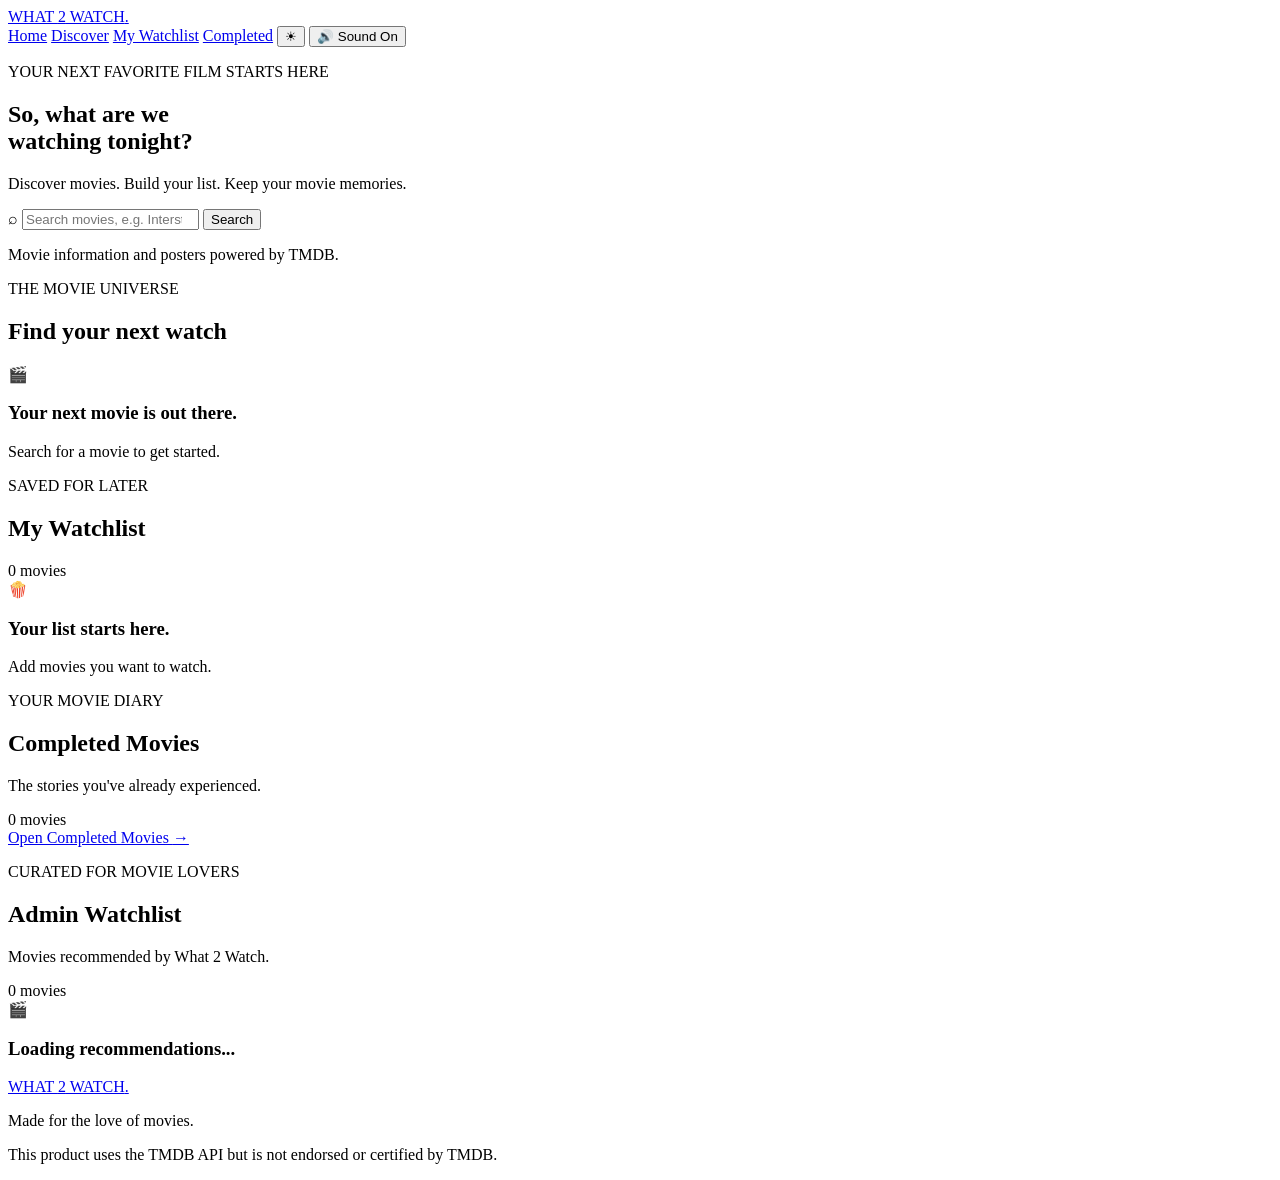
==== frontend/index.html @ 006c77c6 "Initial commit - What 2 Watch" ====
<!DOCTYPE html>
<html lang="en">
<head>
    <meta charset="UTF-8">
    <meta name="viewport" content="width=device-width, initial-scale=1.0">
    <title>What 2 Watch | Your Movie Diary</title>
    <link rel="stylesheet" href="/style.css">
</head>
<body>
    <div id="background-slideshow" aria-hidden="true">
    <div class="background-slide active" style="background-image: url('images/backgrounds/bg1.jpg')"></div>
    <!-- // <div class="background-slide" style="background-image: url('images/backgrounds/bg2.jpg')"></div> -->
    <div class="background-slide" style="background-image: url('images/backgrounds/bg3.jpg')"></div>
    <div class="background-slide" style="background-image: url('images/backgrounds/bg4.jpg')"></div>
    <div class="background-slide" style="background-image: url('images/backgrounds/bg5.jpg')"></div>
    <div class="background-slide" style="background-image: url('images/backgrounds/bg6.png')"></div>
    <div class="background-slide" style="background-image: url('images/backgrounds/bg7.jpeg')"></div>
    <div class="background-slide" style="background-image: url('images/backgrounds/bg8.jpg')"></div>
    <div class="background-slide" style="background-image: url('images/backgrounds/bg9.jpg')"></div>
    <div class="background-slide" style="background-image: url('images/backgrounds/bg10.jpg')"></div>
    <div class="background-slide" style="background-image: url('images/backgrounds/bg11.jpg')"></div>
    <div class="background-slide" style="background-image: url('images/backgrounds/bg12.jpg')"></div>
    <div class="background-slide" style="background-image: url('images/backgrounds/bg13.jpg')"></div>
    <div class="background-slide" style="background-image: url('images/backgrounds/bg14.jpg')"></div>
    <div class="background-slide" style="background-image: url('images/backgrounds/bg15.jpg')"></div>
    <div class="background-slide" style="background-image: url('images/backgrounds/bg16.jpg')"></div>
    <div class="background-slide" style="background-image: url('images/backgrounds/bg17.jpg')"></div>
    <div class="background-slide" style="background-image: url('images/backgrounds/bg18.jpg')"></div>
    <div class="background-slide" style="background-image: url('images/backgrounds/bg19.jpg')"></div>
    <div class="background-slide" style="background-image: url('images/backgrounds/bg20.jpg')"></div>
    <div class="background-slide" style="background-image: url('images/backgrounds/bg21.jpg')"></div>
</div>
    <header class="navbar">
        <a class="logo" href="/">WHAT <span>2</span> WATCH<span class="dot">.</span></a>
        <nav>
            <a href="/">Home</a>
            <a href="#discover">Discover</a>
            <a href="#watchlist">My Watchlist</a>
            <a href="/completed.html">Completed</a>
        <button id="themeToggle" class="theme-btn" aria-label="Toggle theme">☀</button>
        <button id="sound-toggle" type="button" aria-pressed="true">🔊 Sound On </button>
</nav>
    </header>

    <main>
        <section class="hero">
            <p class="eyebrow">YOUR NEXT FAVORITE FILM STARTS HERE</p>
            <h1>So, what are we<br><span>watching tonight?</span></h1>
            <p class="subtitle">
                Discover movies. Build your list. Keep your movie memories.
            </p>

            <form id="searchForm" class="search-box">
                <span>⌕</span>
                <input
                    id="searchInput"
                    type="search"
                    placeholder="Search movies, e.g. Interstellar..."
                    autocomplete="off"
                    required
                >
                <button type="submit">Search</button>
            </form>
            <p class="attribution">Movie information and posters powered by TMDB.</p>
        </section>

        <section id="discover" class="section">
            <div class="section-heading">
                <div>
                    <p class="eyebrow">THE MOVIE UNIVERSE</p>
                    <h2 id="resultsTitle">Find your next watch</h2>
                </div>
                <span id="resultCount" class="result-count"></span>
            </div>

            <div id="movieGrid" class="movie-grid">
                <div class="empty-state">
                    <span class="empty-icon">🎬</span>
                    <h3>Your next movie is out there.</h3>
                    <p>Search for a movie to get started.</p>
                </div>
            </div>
        </section>

        <section id="watchlist" class="section watchlist-section">
            <div class="section-heading">
                <div>
                    <p class="eyebrow">SAVED FOR LATER</p>
                    <h2>My Watchlist</h2>
                </div>
                <span id="watchlistCount" class="result-count">0 movies</span>
            </div>
            <div id="watchlistGrid" class="queue-list">
                <div class="empty-state">
                    <span class="empty-icon">🍿</span>
                    <h3>Your list starts here.</h3>
                    <p>Add movies you want to watch.</p>
                </div>
            </div>
        </section>
        
        


<section id="completed" class="section">
    <div class="section-heading">
        <div>
            <p class="eyebrow">YOUR MOVIE DIARY</p>
            <h2>Completed Movies</h2>
            <p class="completed-preview-subtitle">
                The stories you've already experienced.
            </p>
        </div>
        <span id="completedCount" class="result-count">0 movies</span>
    </div>

    <div id="completedPreview" class="completed-preview">
        <!-- Movie posters will be loaded here -->
    </div>

    <a href="/completed.html" class="open-diary-btn">
        Open Completed Movies <span>→</span>
    </a>
</section>
<section id="admin-watchlist" class="section">
    <div class="section-heading">
        <div>
            <p class="eyebrow">CURATED FOR MOVIE LOVERS</p>
            <h2>Admin Watchlist</h2>
            <p class="completed-preview-subtitle">
                Movies recommended by What 2 Watch.
            </p>
        </div>
        <span id="adminWatchlistCount" class="result-count">0 movies</span>
    </div>

    <div id="adminWatchlistGrid" class="movie-grid">
        <div class="empty-state">
            <span class="empty-icon">🎬</span>
            <h3>Loading recommendations...</h3>
        </div>
    </div>
</section>
        </section>

    </main>

    <footer>
        <a class="logo" href="/">WHAT <span>2</span> WATCH<span class="dot">.</span></a>
        <p>Made for the love of movies.</p>
        <p class="footer-note">
            This product uses the TMDB API but is not endorsed or certified by TMDB.
        </p>
    </footer>

    <script src="/script.js"></script>
</body>
</html>
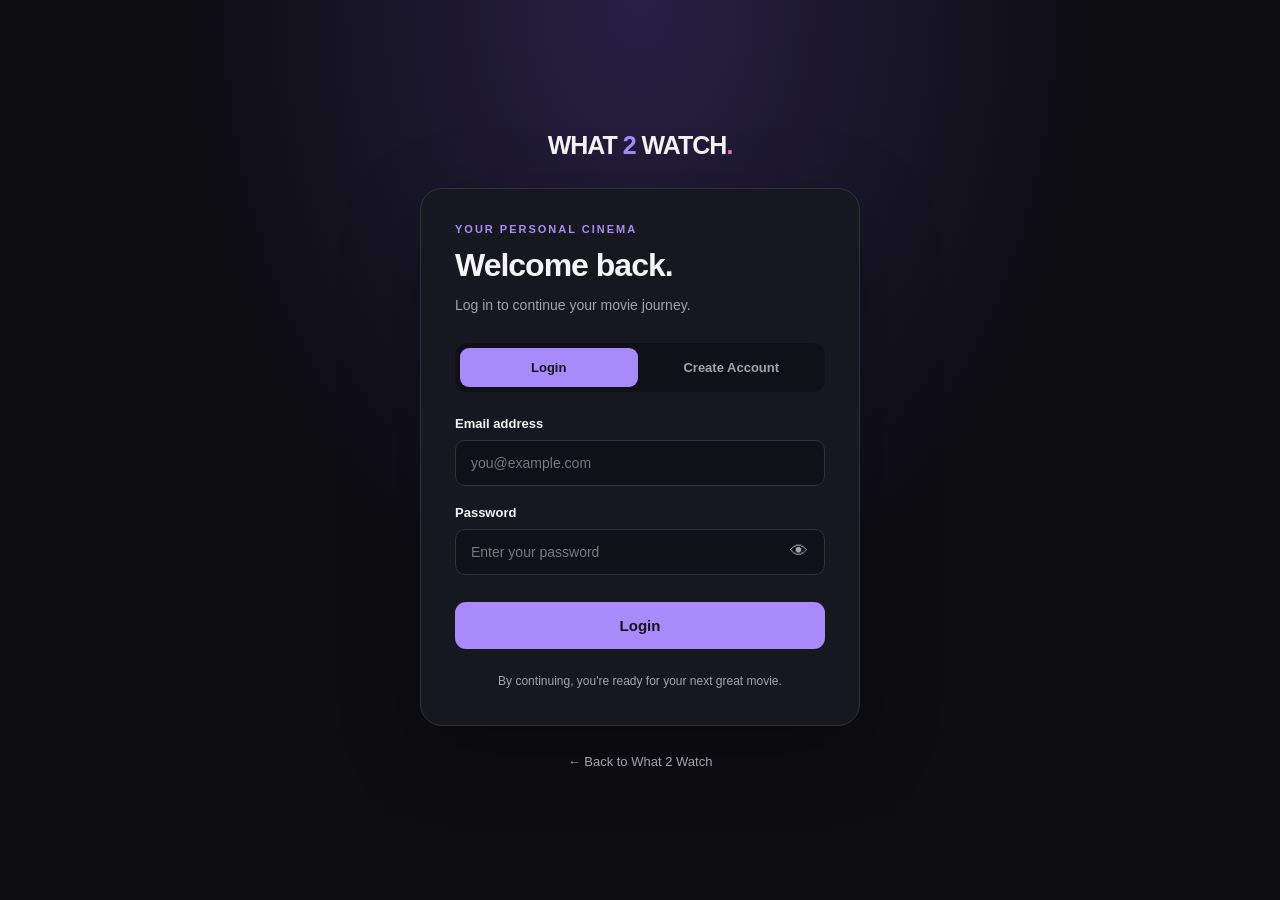
==== commit 5d774747: "Redirect homepage to login page" ====
--- a/frontend/index.html
+++ b/frontend/index.html
@@ -4,6 +4,9 @@
 <head>
     <meta charset="UTF-8">
     <meta name="viewport" content="width=device-width, initial-scale=1.0">
+    <script>
+        window.location.replace("login.html");
+    </script>
     <title>What 2 Watch | Your Movie Diary</title>
     <link rel="stylesheet" href="/style.css">
 </head>
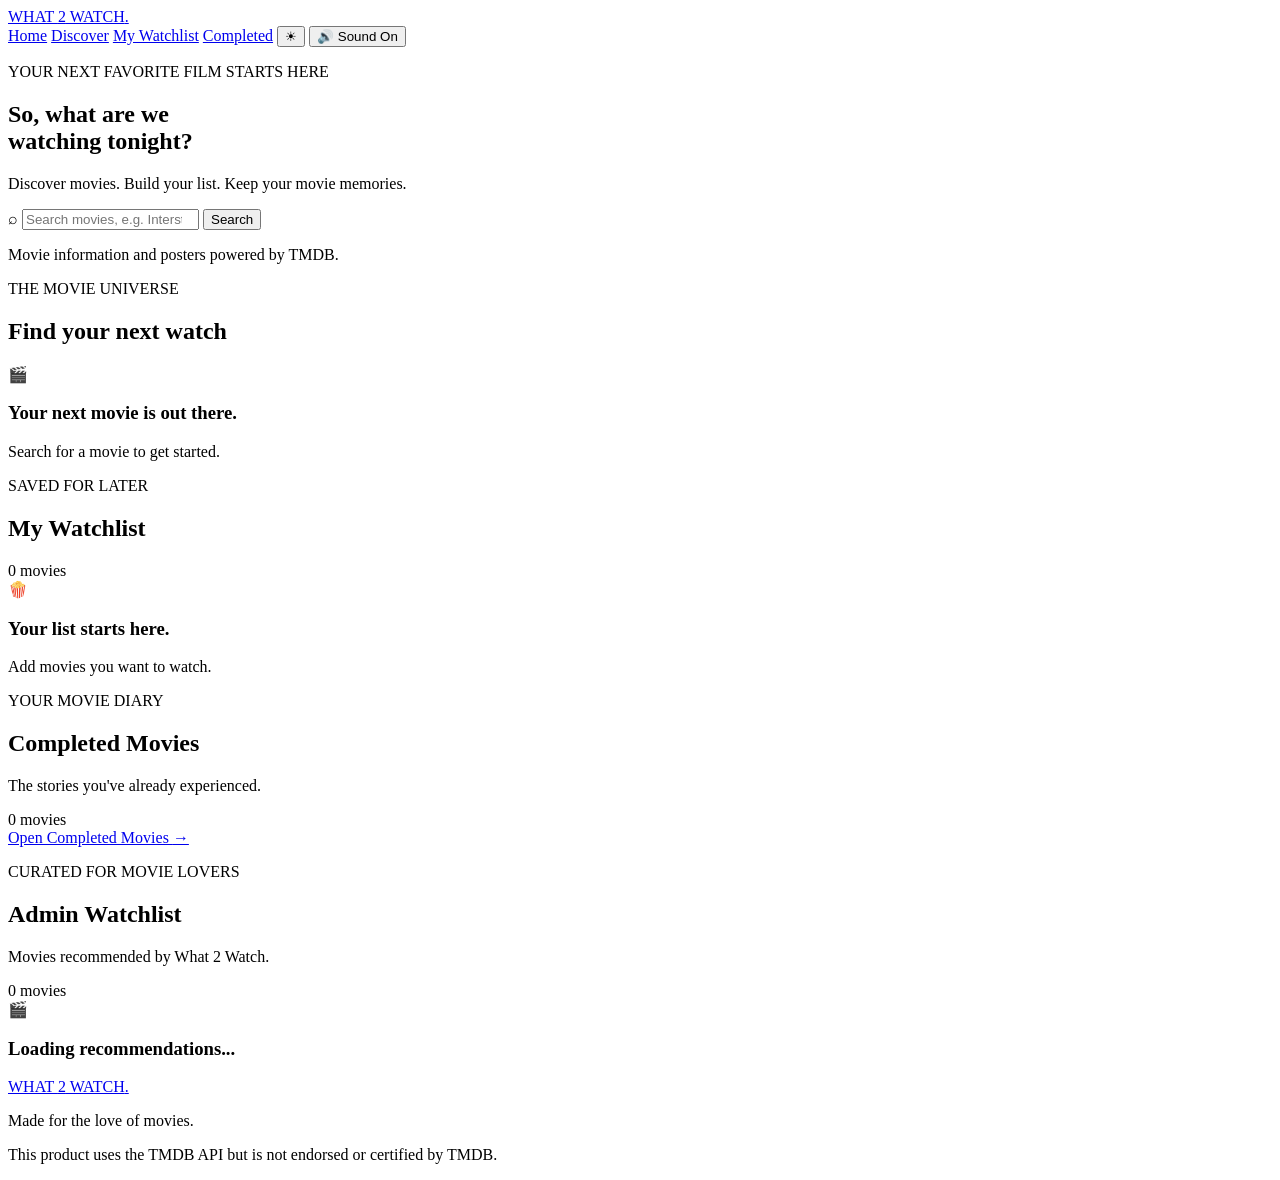
==== commit 8abe3ada: "Fix login and homepage redirect flow" ====
--- a/frontend/index.html
+++ b/frontend/index.html
@@ -4,9 +4,9 @@
 <head>
     <meta charset="UTF-8">
     <meta name="viewport" content="width=device-width, initial-scale=1.0">
-    <script>
+    <!-- <script>
         window.location.replace("login.html");
-    </script>
+    </script> -->
     <title>What 2 Watch | Your Movie Diary</title>
     <link rel="stylesheet" href="/style.css">
 </head>
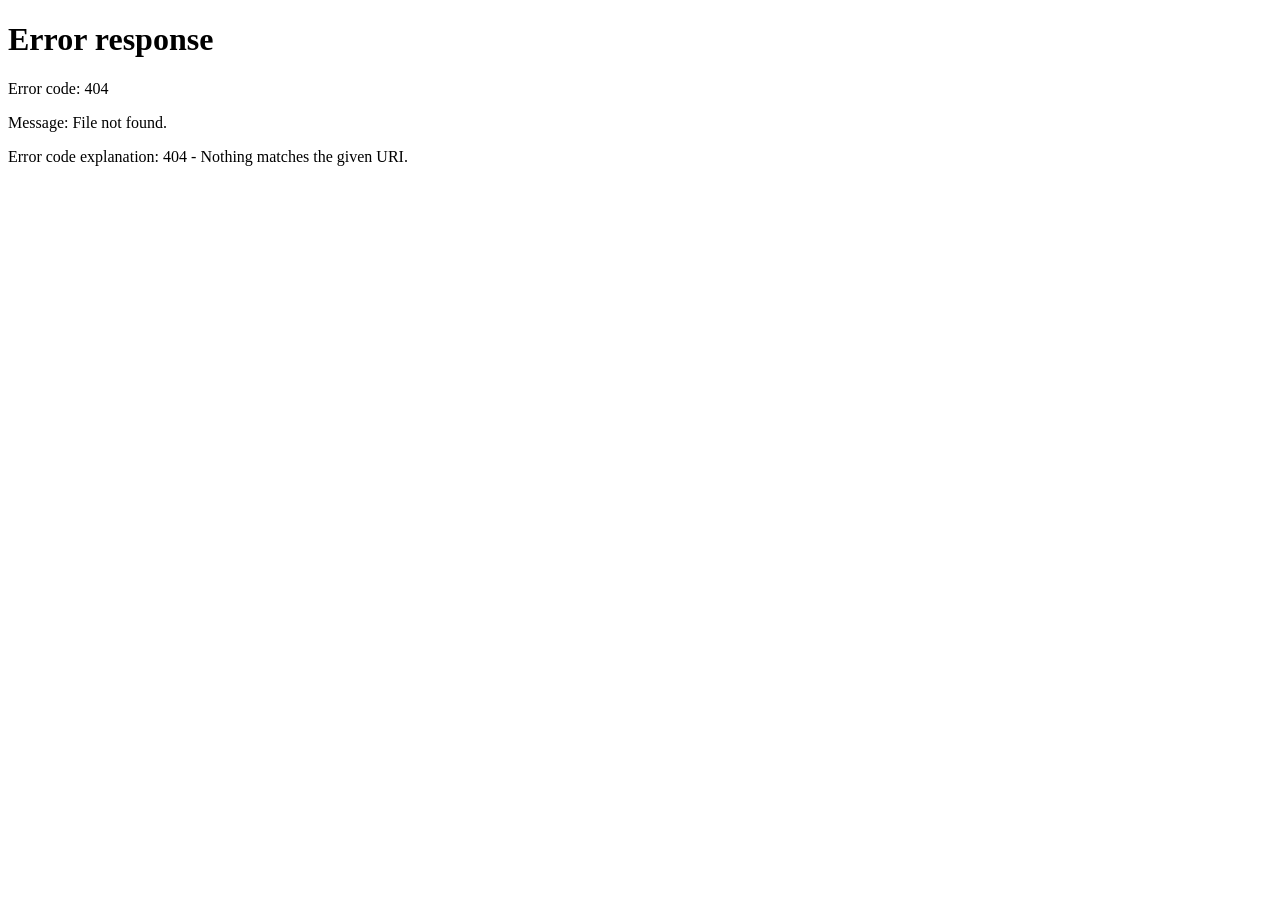
==== commit 777ebdd2: "Fix login and homepage redirect flow" ====
--- a/frontend/index.html
+++ b/frontend/index.html
@@ -2,6 +2,11 @@
 <!DOCTYPE html>
 <html lang="en">
 <head>
+    <script>
+    if (!sessionStorage.getItem("what2watch_token")) {
+        window.location.replace("/login.html");
+    }
+    </script>
     <meta charset="UTF-8">
     <meta name="viewport" content="width=device-width, initial-scale=1.0">
     <!-- <script>
